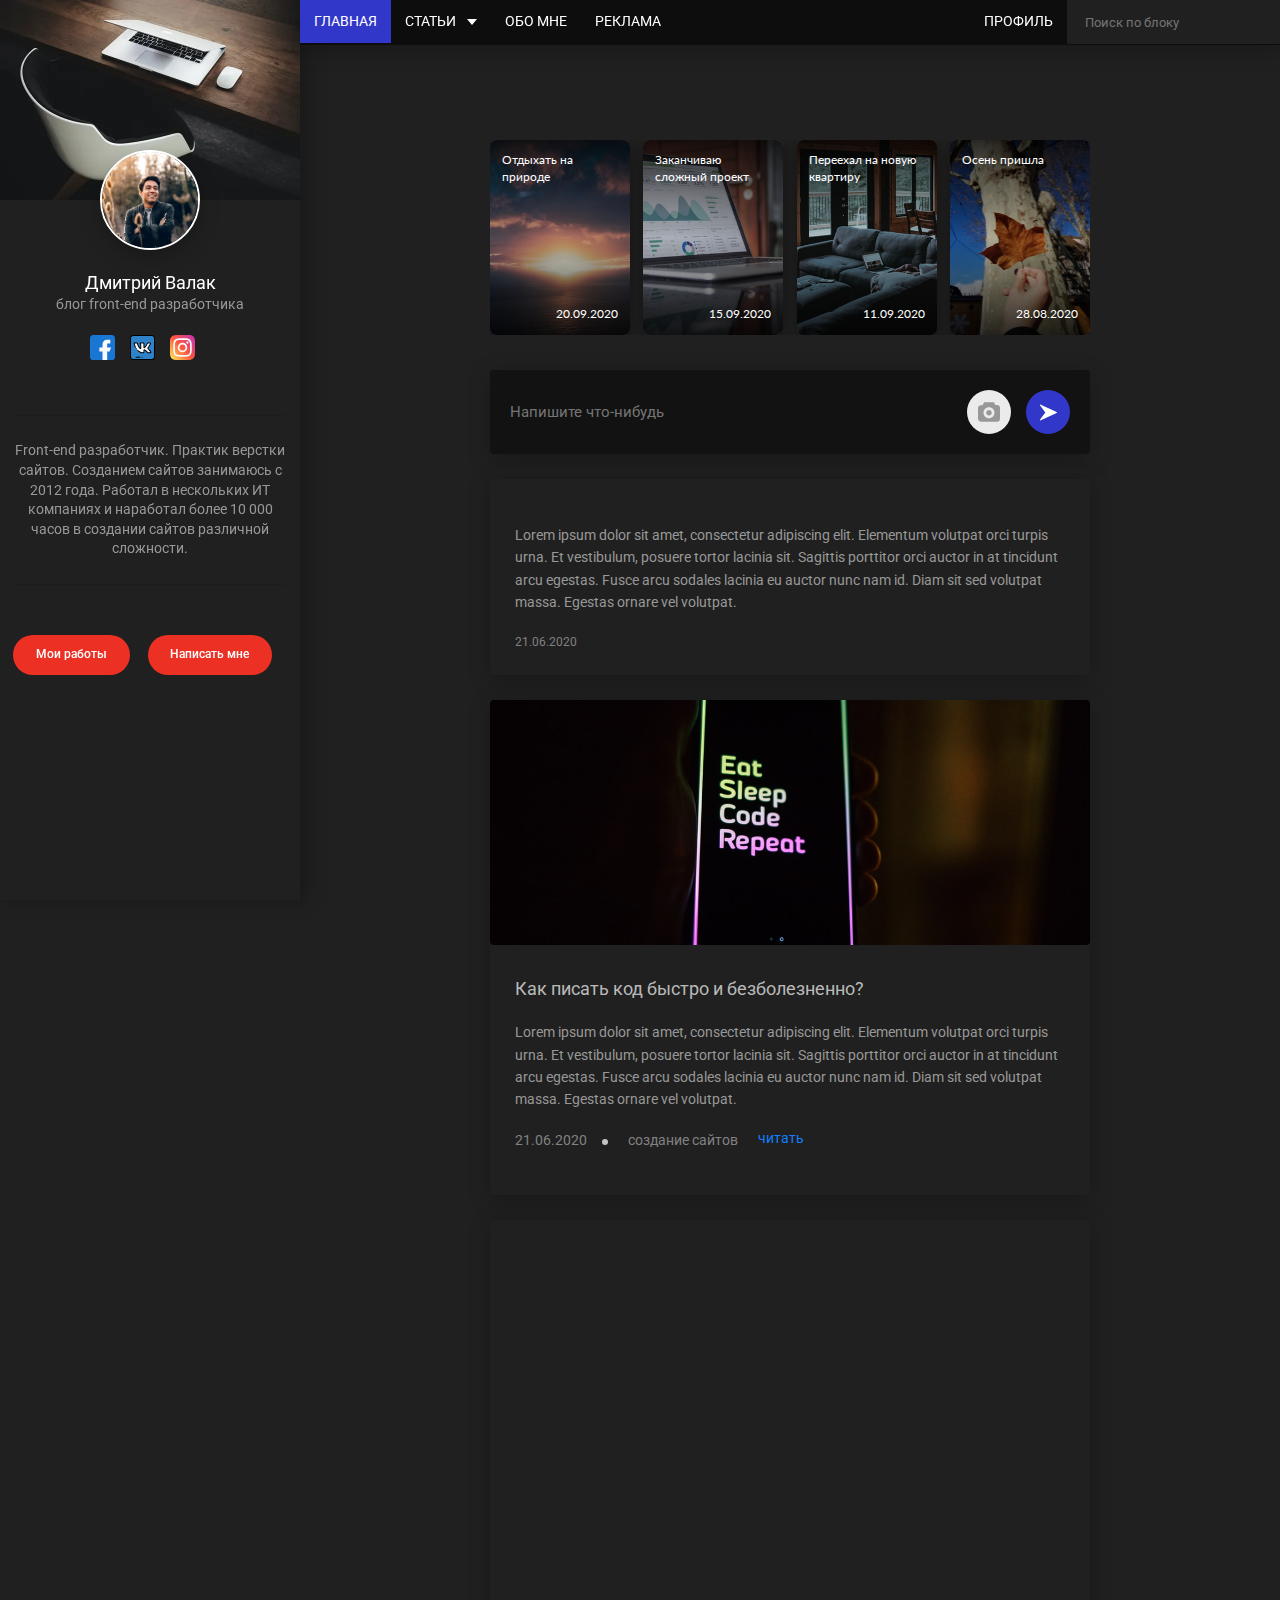
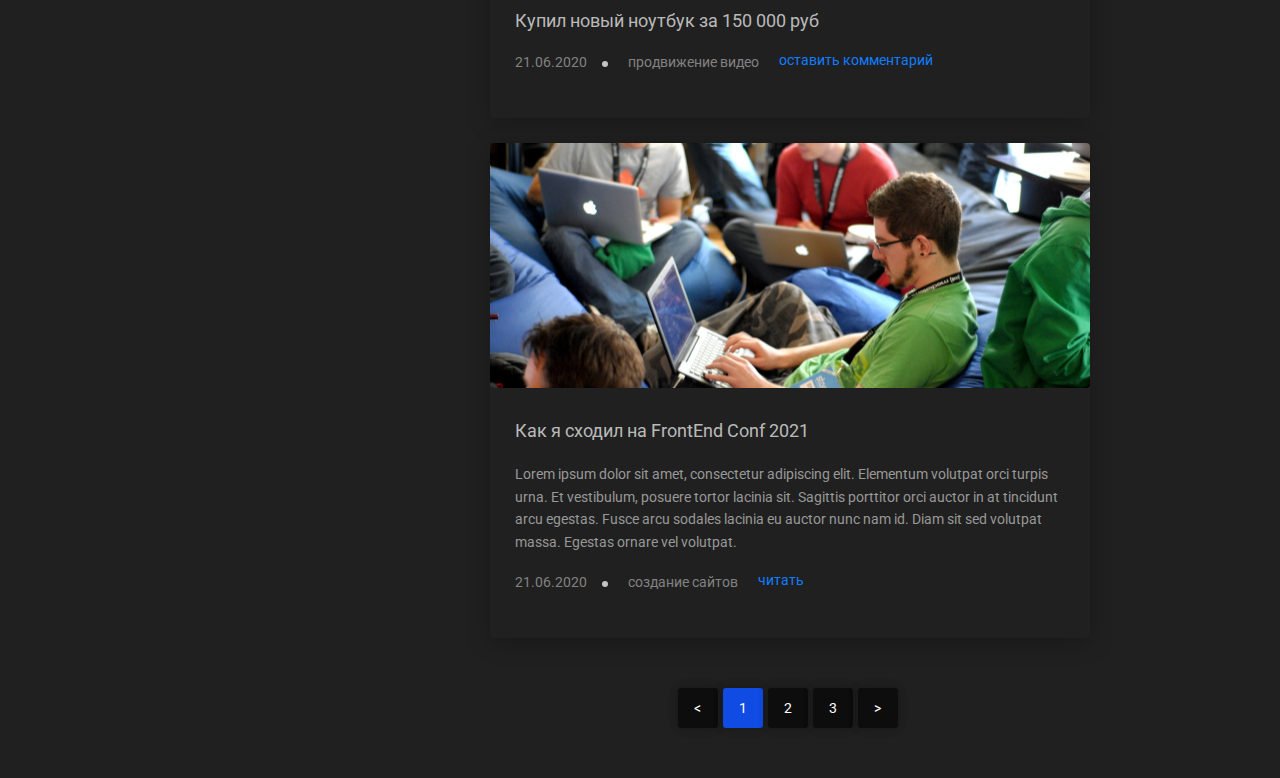
==== index.html @ d2e0e3dd "v" ====
<!DOCTYPE html>
<html lang="ru">

<head>
  <meta charset="UTF-8">
  <meta name="viewport" content="width=device-width, initial-scale=1.0">
  <link rel="stylesheet" href="./css/style.css">
  <title>Blog</title>
</head>

<body class="page ">

  <svg display="none">


    <symbol id="copy" viewBox="0 0 512 512">
      <path style="fill:#FA6E51;" d="M0,256.006C0,397.402,114.606,512.004,255.996,512C397.394,512.004,512,397.402,512,256.006
	C512.009,114.61,397.394,0,255.996,0C114.606,0,0,114.614,0,256.006z" />
      <path style="fill:#E8573F;" d="M511.393,272.788l-119.43-119.43h-0.001l-61.725-61.725c-0.634-0.636-1.394-1.142-2.235-1.494
	c-0.837-0.35-1.743-0.539-2.669-0.539h-124.8c-3.828,0-6.933,3.105-6.933,6.933V131.2h-76.267c-3.828,0-6.933,3.104-6.933,6.933
	v277.333c0,2.347,1.243,4.32,3.027,5.574c0.463,0.658,82.754,82.949,83.412,83.412c0.217,0.309,0.526,0.521,0.783,0.783
	c18.758,4.377,38.282,6.765,58.373,6.764C391.75,512.004,502.742,406.351,511.393,272.788z" />
      <path style="fill:#F4F6F9;" d="M401.061,163.197c-0.352-0.842-0.859-1.6-1.494-2.235l-69.329-69.329
	c-0.635-0.635-1.393-1.142-2.235-1.494c-0.838-0.35-1.744-0.539-2.67-0.539h-124.8c-3.829,0-6.933,3.104-6.933,6.933V131.2h-76.267
	c-3.829,0-6.933,3.104-6.933,6.933v277.333c0,3.829,3.104,6.933,6.933,6.933h194.133c3.829,0,6.933-3.104,6.933-6.933V380.8h76.267
	c3.829,0,6.933-3.104,6.933-6.933v-208C401.6,164.941,401.411,164.035,401.061,163.197z M332.267,113.27l45.663,45.663h-45.663
	V113.27z M304.533,408.533H124.267V145.067H235.2v62.4c0,3.829,3.104,6.933,6.933,6.933h62.4V408.533z M294.73,200.533h-45.663
	V154.87L294.73,200.533z M318.4,366.933V207.467c0-0.926-0.189-1.831-0.539-2.67c-0.352-0.842-0.859-1.6-1.494-2.235l-69.329-69.329
	c-0.635-0.635-1.393-1.142-2.235-1.494c-0.838-0.35-1.744-0.539-2.67-0.539h-34.667v-27.733H318.4v62.4
	c0,3.829,3.104,6.933,6.933,6.933h62.4v194.133H318.4z" />
    </symbol>


    <symbol id="facebook" viewBox="0 0 512 512">
      <path style="fill:#1976D2;" d="M448,0H64C28.704,0,0,28.704,0,64v384c0,35.296,28.704,64,64,64h384c35.296,0,64-28.704,64-64V64
    C512,28.704,483.296,0,448,0z" />
      <path style="fill:#FAFAFA;" d="M432,256h-80v-64c0-17.664,14.336-16,32-16h32V96h-64l0,0c-53.024,0-96,42.976-96,96v64h-64v80h64
    v176h96V336h48L432,256z" />
    </symbol>

    <symbol id="vk" viewBox="0 0 512 512">
      <path style="fill:#2D82C8;" d="M446,502H66c-30.928,0-56-25.072-56-56V66c0-30.928,25.072-56,56-56h380c30.928,0,56,25.072,56,56
	v380C502,476.928,476.928,502,446,502z" />
      <path style="fill:#FFFFFF;" d="M94.397,163h43.393c6.754,0,12.723,4.371,14.765,10.81c4.356,13.733,12.998,38.213,25.111,59.524
	c9.837,17.306,21.765,31.824,30.56,41.433c4.41,4.818,12.44,1.682,12.44-4.85v-62.622c0-9.187-2.882-18.143-8.24-25.605
	l-4.246-5.914c-0.985-1.372-1.514-3.018-1.514-4.706l0,0c0-4.457,3.613-8.07,8.07-8.07h60.68c5.477,0,9.917,4.44,9.917,9.917v80.28
	c0,5.211,5.39,8.676,10.131,6.512l4.127-1.884c0.71-0.324,1.351-0.783,1.886-1.352l0,0c20.861-22.151,37.773-47.713,50.001-75.575
	l4.538-10.34c2.015-4.591,6.556-7.553,11.57-7.548l42.844,0.05c8.037,0.009,13.166,8.578,9.378,15.666l-19.794,37.037
	c-2.56,4.791-5.409,9.422-8.529,13.868l-23.164,33.008c-4.112,5.86-3.319,13.846,1.865,18.783l16.964,16.154
	c13.129,12.502,24.572,26.663,34.038,42.124l5.075,8.289c4.738,7.739-0.831,17.678-9.905,17.678h-36.989
	c-7.482,0-14.646-3.026-19.862-8.39l-36.986-38.031c-7.326-7.533-16.701-12.749-26.964-15.002l0,0
	c-5.252-1.153-10.224,2.846-10.224,8.223v37.366c0,8.745-7.089,15.833-15.833,15.833l0,0c-31.024,0-61.185-10.212-85.827-29.06l0,0
	c-43.658-33.392-75.312-80.039-90.217-132.943l-8.094-28.731C83.674,168.943,88.175,163,94.397,163z" />
      <path d="M416.358,375.667h-36.989c-10.122,0-19.974-4.162-27.03-11.417l-36.986-38.03c-5.518-5.674-12.405-9.707-20.02-11.74v35.354
	c0,14.244-11.589,25.833-25.833,25.833c-33.029,0-65.667-11.051-91.902-31.117c-9.924-7.59-19.389-15.96-28.132-24.878
	c-3.866-3.943-3.804-10.275,0.14-14.142c3.945-3.867,10.276-3.802,14.142,0.14c8.081,8.242,16.829,15.979,26.001,22.994
	c22.767,17.413,51.09,27.003,79.752,27.003c3.217,0,5.833-2.617,5.833-5.833v-37.366c0-5.607,2.506-10.838,6.876-14.353
	c4.37-3.515,10.02-4.84,15.493-3.637c12.211,2.68,23.272,8.835,31.988,17.797l36.986,38.03c3.313,3.407,7.939,5.361,12.692,5.361
	h36.989c0.233,0,0.945,0,1.407-0.825s0.091-1.432-0.031-1.631l-5.074-8.289c-9.009-14.713-19.912-28.207-32.406-40.104
	l-16.964-16.154c-8.839-8.417-10.166-21.778-3.154-31.77l23.164-33.008c2.878-4.102,5.535-8.421,7.896-12.838l19.794-37.036
	c0.068-0.129,0.173-0.323-0.016-0.638c-0.188-0.314-0.409-0.315-0.555-0.315l-42.845-0.049h-0.003c-1.039,0-1.98,0.614-2.397,1.566
	l-4.538,10.34c-12.722,28.985-30.176,55.367-51.878,78.413c-1.431,1.519-3.118,2.728-5.018,3.594l-4.123,1.882
	c-5.338,2.437-11.469,1.998-16.403-1.175c-4.935-3.172-7.881-8.567-7.881-14.434V173h-56.835l2.053,2.858
	c6.617,9.217,10.116,20.088,10.116,31.437v62.622c0,7.137-4.3,13.42-10.954,16.005c-6.646,2.584-14.05,0.853-18.862-4.404
	c-8.784-9.596-21.443-24.888-31.877-43.244c-12.717-22.371-21.717-48.098-25.95-61.441c-0.727-2.293-2.83-3.833-5.233-3.833H95.206
	l7.875,27.951c4.586,16.277,10.889,32.123,18.734,47.098c2.563,4.892,0.676,10.936-4.217,13.499
	c-4.894,2.563-10.936,0.674-13.498-4.217c-8.489-16.202-15.309-33.346-20.27-50.957l-8.095-28.73
	c-1.661-5.897-0.492-12.079,3.205-16.962C82.64,155.8,88.272,153,94.396,153h43.394c11.159,0,20.923,7.148,24.298,17.786
	c3.995,12.595,12.461,36.826,24.272,57.606c7.713,13.569,16.824,25.371,24.307,34.062v-55.159c0-7.138-2.2-13.975-6.363-19.772
	l-4.246-5.915c-2.218-3.088-3.391-6.733-3.391-10.538c0-9.964,8.105-18.07,18.069-18.07h60.681c10.981,0,19.916,8.935,19.916,19.917
	v75.487c19.606-21.09,35.41-45.144,46.988-71.525l4.538-10.34c3.607-8.22,11.736-13.529,20.712-13.529c0.009,0,0.017,0,0.026,0
	l42.845,0.049c7.318,0.008,13.933,3.763,17.691,10.042c3.76,6.28,3.944,13.883,0.494,20.337l-19.794,37.037
	c-2.74,5.126-5.822,10.139-9.163,14.899l-23.164,33.008c-1.279,1.823-1.037,4.261,0.575,5.797l16.965,16.154
	c13.752,13.096,25.754,27.948,35.67,44.145l5.074,8.289c4.079,6.662,4.241,15.035,0.423,21.85
	C431.396,371.433,424.171,375.667,416.358,375.667z" />
      <path d="M131.938,293.381c-3.114,0-6.183-1.45-8.136-4.174l8.127-5.827l-8.17,5.768c-0.004-0.006-0.064-0.089-0.068-0.096
	c-3.218-4.488-2.188-10.735,2.3-13.954c4.489-3.219,10.735-2.188,13.954,2.3l0.111,0.155c3.218,4.488,2.188,10.735-2.3,13.954
	C135.991,292.772,133.954,293.381,131.938,293.381z" />
      <path
        d="M204.864,464h-81.5c-5.522,0-10-4.477-10-10s4.478-10,10-10h81.5c5.522,0,10,4.477,10,10S210.387,464,204.864,464z" />
      <path
        d="M250.364,464h-0.119c-5.522,0-10-4.477-10-10s4.478-10,10-10h0.119c5.522,0,10,4.477,10,10S255.887,464,250.364,464z" />
      <path d="M446,512H66c-36.393,0-66-29.607-66-66V66C0,29.607,29.607,0,66,0h380c36.393,0,66,29.607,66,66v380
	C512,482.393,482.393,512,446,512z M66,20c-25.364,0-46,20.636-46,46v380c0,25.364,20.636,46,46,46h380c25.364,0,46-20.636,46-46V66
	c0-25.364-20.636-46-46-46H66z" />
      <g>
      </g>
    </symbol>






  </svg>



  <aside class="siedbar ">
    <div class="siedbar__box">
      <picture class="siedbar__picture">
        <source srcset="./photo/saidbar.webp" type="image/webp" height>
        <img class="siedbar__image" src="./photo/web/saidbar.jpg" alt="" ">
      </picture>
      <div class=" siedbar__header">
        <picture class=" siedbar__content__photo">
          <source srcset="./photo/web/photo.webp" type="image/webp">
          <img class="siedbar__content__avatar" src="./photo/photo.jpg" alt="">
        </picture>
        <div class="siedbar__content__profil">
          <h1 class="siedbar__content__name"> Дмитрий Валак</h1>
          <p class="siedbar__content__proff">блог front-end разработчика </p>
        </div>
    </div>

    <!-- mob-nav -->

    <nav class="mob-nav">
      <ul class="mob-nav__inner">
        <li class="mob-nav__item">
          <a class="mob-nav__link mob-nav__link--categoru" href="#">Статьи</a>

          <ul class="mob-nav__subnav">
            <li class="mob-nav__subnav__item">
              <a class="mob-nav__subnav__link" href="post.html">Создание
                сайтов </a>
            </li>
            <li class="mob-nav__subnav__item">
              <a class="mob-nav__subnav__link" href="post.html">Интернет - магазин </a>
            </li>
            <li class="mob-nav__subnav__item">
              <a class="mob-nav__subnav__link" href="post.html">Продвижение видео</a>
            </li>
          </ul>
        </li>
        <li class="mob-nav__item">
          <a class="mob-nav__link" href="#">Обо мне</a>
        </li>
        <li class="mob-nav__item">
          <a class="mob-nav__link" href="#">Реклама</a>
        </li>
        <li class="mob-nav__item">
          <a class="mob-nav__link" href="profil.html">Профиль </a>
        </li>
      </ul>
    </nav>



    <ul class="siedbar__inner">
      <li class="siedbar__item">
        <a href="https://vk.com/id88394767">
          <svg class="siedbar__icon">
            <use xlink:href="#facebook"></use>
          </svg>
        </a>
      </li>
      <li class="siedbar__item">
        <a href="#">
          <svg class="siedbar__icon">
            <use xlink:href="#vk"></use>
          </svg>
        </a>
      </li>
      <li class="siedbar__item">
        <a href="#">
          <img src="./photo/icon/instagram.svg" alt="" width="25px">

        </a>
      </li>
    </ul>

    <p class="siedbar__text">
      Front-end разработчик. Практик верстки сайтов.

      Созданием сайтов занимаюсь с 2012 года. Работал в нескольких ИТ компаниях и наработал более 10 000 часов в
      создании сайтов различной сложности.
    </p>
    <div class="siedbar__box">
      <a class="siedbar__btn siedbar__btn--left" href="mywork.html">Мои работы</a>

      <a class="siedbar__btn siedbar__btn--left" href="#modal">Написать мне</a>
    </div>
    </div>
  </aside>


  <main class="main">

    <!-- nav -->

    <nav class="nav">
      <div class="nav__box">
        <ul class="nav__nav">
          <li class="nav__item">
            <a class="nav__link active" href="index.html">Главная</a>
          </li>
          <li class="nav__item">
            <a class="nav__link nav__link--list " href="">Cтатьи</a>
            <ul class="subnav">
              <li class="subnav__item">
                <a class="subnav__categoru" href="post.html">Создание
                  сайтов </a>
              </li>
              <li class="subnav__item">
                <a class="subnav__categoru" href="post.html">Интернет - магазин </a>
              </li>
              <li class="subnav__item">
                <a class="subnav__categoru" href="post.html">Продвижение видео</a>
              </li>
            </ul>
          </li>

          <li class="nav__item">
            <a class="nav__link" href="">Обо мне</a>
          </li>

          <li class="nav__item nav__item--offset">
            <a class="nav__link nav__link--offset" href="">Реклама</a>
          </li>
          <li class="nav__item">
            <a class="nav__link" href="profil.html">Профиль</a>
          </li>
          <input class="nav__search" type="text" placeholder="Поиск по блоку">
        </ul>

      </div>
      <!-- burger-->

      <button class="burger" type="button">
        <span class="burger__nav activ"></span>
      </button>
    </nav>


    <!-- container-->

    <div class="container">

      <!-- storis -->

      <ul class="storis">
        <li class="storis__item " data-info=" Отдыхать на природе">
          <img class="storis__img" src="./photo/store1.jpg" alt="">
          <time class="storis__time">20.09.2020</time>
        </li>

        <li class="storis__item " data-info=" Заканчиваю сложный проект ">
          <img class="storis__img" src="./photo/store2.jpg" alt="">
          <time class="storis__time">15.09.2020</time>
        </li>

        <li class="storis__item " data-info=" Переехал на новую квартиру">
          <img class="storis__img" src="./photo/store3.jpg" alt="">
          <time class="storis__time">11.09.2020</time>
        </li>

        <li class="storis__item " data-info=" Осень пришла">
          <img class="storis__img" src="./photo/store4.jpg" alt="">
          <time class="storis__time">28.08.2020</time>
        </li>

        <li class="storis__item " data-info=" Осень пришла">
          <img class="storis__img" src="./photo/store4.jpg" alt="">
          <time class="storis__time">28.08.2020</time>
        </li>


      </ul>


      <!-- add__post-->


      <form class="add__post" action="/" method="POST">
        <input class="add__post__text" type="text" placeholder="Напишите что-нибудь">
        <label class="add__post__btn add__post__btn--photo " for="add__post__file">
          <input class="add__post__file" type="file" id="add-post-file">
        </label>
        <button class="add__post__btn add__post__btn--send"></button>

      </form>

      <!-- post-->


      <article class="post">
        <p class="post__text">
          Lorem ipsum dolor sit amet, consectetur adipiscing elit. Elementum volutpat orci turpis urna. Et vestibulum,
          posuere tortor lacinia sit. Sagittis porttitor orci auctor in at tincidunt arcu egestas. Fusce arcu sodales
          lacinia eu auctor nunc nam id. Diam sit sed volutpat massa. Egestas ornare vel volutpat.
        </p>
        <ul class="post__footer">
          <li class="post__time">21.06.2020</li>
        </ul>
      </article>


      <!-- post post--two-->

      <section class="post post__two">

        <picture class="post__picture">
          <source srcset="" type="image/webp" height>
          <img class="post__image" src="./photo/post.jpg" alt="">
        </picture>

        <article class="post__content">
          <h2 class="post__title">Как писать код быстро и безболезненно? </h2>
          <p class="post__text">
            Lorem ipsum dolor sit amet, consectetur adipiscing elit. Elementum volutpat orci turpis urna. Et vestibulum,
            posuere tortor lacinia sit. Sagittis porttitor orci auctor in at tincidunt arcu egestas. Fusce arcu sodales
            lacinia eu auctor nunc nam id. Diam sit sed volutpat massa. Egestas ornare vel volutpat.
          </p>
        </article>

        <div class="post__inner">
          <ul class="post__footer">
            <li class="post__item post__item--time">21.06.2020</li>
            <li class="post__item">
              <a class="post__link " href="post.html"> создание сайтов</a>
            </li>
            <li class="post__item">
              <a class="post__link post__link--btn" href="#">читать</a>
            </li>
          </ul>


        </div>
      </section>

      <!-- post post--three-->


      <section class="post post__three">
        
        <div class="post__picture post__picture--video">
          <div class="embed">
            <iframe width="560" height="315" src="https://www.youtube.com/embed/o1ekRBpTFaU" frameborder="0"
              allow="accelerometer; autoplay; clipboard-write; encrypted-media; gyroscope; picture-in-picture"
              allowfullscreen></iframe>
          </div>
        </div>
        <article class="post__content">
          <h2 class="post__title">Купил новый ноутбук за 150 000 руб </h2>
        </article>

        <div class="post__inner">
          <ul class="post__footer">
            <li class="post__item post__item--time">21.06.2020</li>
            <li class="post__item">
              <a class="post__link " href="post.html"> продвижение видео</a>
            </li>
            <li class="post__item">
              <a class="post__link post__link--btn" href="#">оставить комментарий</a>
            </li>
          </ul>

        </div>
      </section>

      <!-- post post--four-->

      <section class="post ">

        <picture class="post__picture">
          <source srcset="" type="image/webp" height>
          <img class="post__image" src="./photo/post3.jpg" alt="">
        </picture>

        <article class="post__content">
          <h2 class="post__title">Как я сходил на FrontEnd Conf 2021 </h2>
          <p class="post__text">
            Lorem ipsum dolor sit amet, consectetur adipiscing elit. Elementum volutpat orci turpis urna. Et vestibulum,
            posuere tortor lacinia sit. Sagittis porttitor orci auctor in at tincidunt arcu egestas. Fusce arcu sodales
            lacinia eu auctor nunc nam id. Diam sit sed volutpat massa. Egestas ornare vel volutpat.
          </p>
        </article>

        <div class="post__inner">
          <ul class="post__footer">
            <li class="post__item post__item--time">21.06.2020</li>
            <li class="post__item">
              <a class="post__link " href="post.html"> создание сайтов</a>
            </li>
            <li class="post__item">
              <a class="post__link post__link--btn" href="#">читать</a>
            </li>
          </ul>

        </div>
      </section>

      <!-- pagination-->

      <ul class="pagination">
        <li class="pagination__inner">
          <a class="pagination__item" href="">
            < </a>
        </li>
        <li class="pagination__inner ">
          <a class="pagination__item active" href="">1</a>
        </li>
        <li class="pagination__inner">
          <a class="pagination__item" href="">2</a>
        </li>
        <li class="pagination__inner">
          <a class="pagination__item" href="">3</a>
        </li>
        <li class="pagination__inner">
          <a class="pagination__item" href="">></a>
        </li>
      </ul>
    </div>
  </main>
  <!-- modal -->

  <div class="modal" id="modal">


    <form class="modal--form" action="/" method="POST">

      <a href="#" class="modal__close">
        <img class="modal__img" src="./photo/icon/cancel.svg" alt="закрыть">
      </a>



      <div class="profil__form">
        <div class="profil__grup">
          <input class="profil__form__input" type="name" placeholder="Ваше имя" value="Владимир">
          <span class="profil__line"></span>
        </div>

        <div class="profil__grup">
          <input class="profil__form__input" type="Email" placeholder="Ваш Email">
          <span class="profil__line"></span>
        </div>
        <textarea class="commets__text" placeholder="Текст сообщения"></textarea>

      </div>


      <div class="profil__grup modal--btn">
        <button class="siedbar__btn commets--btn work--btn " type="submit">Отправить</button>
      </div>


      <ul class="modal__inner">

        <li class="modal__item">
          <span class="modal__li">e-mail:</span>
          <a class="modal__link" href="email:info@mywebsite.ru "> info@mywebsite.ru</a>
        </li>
        <li class="modal__item">
          <span class="modal__li">тел:</span>
          <a class="modal__link" href="tel:+94323285622"> +943-232-856-22</a>
        </li>
      </ul>

    </form>

  </div>

</body>

</html>
---- css/style.css ----
@import url("https://fonts.googleapis.com/css2?family=Lato&family=Roboto:wght@400;500&display=swap");
@import url("https://fonts.googleapis.com/css2?family=Roboto:wght@300&display=swap");
* {
  padding: 0;
  margin: 0;
  border: 0;
  user-select: none; }

*, *:before, *:after {
  box-sizing: border-box;
  user-select: none; }

body {
  margin: 0; }

input, button, textarea {
  font-family: inherit;
  border: none; }

input {
  display: block; }

button {
  border: none;
  cursor: pointer;
  display: inline-block; }

a {
  text-decoration: none; }

a:hover {
  text-decoration: none; }

ul, li {
  list-style: none; }

h1, h2, h3, h4, h5, h6 {
  font-size: inherit;
  font-weight: inherit; }

body {
  line-height: 1.4;
  font-size: 14px;
  font-family: "Roboto", sans-serif;
  background-color: #202020;
  height: 100%;
  color: #989898; }

.container {
  margin: 10em auto 0 auto;
  max-width: 700px;
  padding: 0 50px; }
  @media (max-width: 999px) {
    .container {
      padding: 0 50px;
      margin: 6em auto 0 auto; } }
  .container--prof {
    display: flex;
    height: 80vh;
    flex-direction: column;
    justify-content: center; }

.page--profil {
  height: 100vh; }

.main {
  padding-left: 300px;
  background-color: #202020; }
  @media (max-width: 999px) {
    .main {
      padding-left: 0; } }

.siedbar {
  height: 100%;
  position: fixed;
  top: 0;
  left: 0;
  z-index: 5;
  background-color: #202020;
  width: 300px;
  text-align: center;
  box-shadow: 5px 0 15px #181818; }
  @media (max-width: 999px) {
    .siedbar {
      transform: translateX(-100%);
      transition: transform 0.3s linear; }
      .siedbar.activ {
        transform: translateX(0%); } }
  .siedbar__box {
    position: relative; }
  @media (max-width: 999px) {
    .siedbar__header {
      display: flex;
      margin-bottom: 20px; } }
  .siedbar__picture {
    overflow: hidden;
    display: block;
    height: 200px; }
    @media (max-width: 999px) {
      .siedbar__picture {
        height: 160px; } }
  .siedbar__image {
    display: block;
    height: auto;
    width: 100%; }
  .siedbar__content__photo {
    display: block;
    height: 100px;
    width: 100px;
    overflow: hidden;
    margin: -50px auto 20px;
    border-radius: 50%;
    border: 2px solid #ffffff;
    box-shadow: 0 7px 20px rgba(0, 0, 0, 0.25);
    position: relative; }
    @media (max-width: 999px) {
      .siedbar__content__photo {
        margin: -20px 10px;
        height: 65px;
        width: 65px; } }
  .siedbar__content__avatar {
    width: auto;
    height: 100%;
    margin: 0 -50%; }
  .siedbar__content__profil {
    margin-top: 20px; }
    @media (max-width: 999px) {
      .siedbar__content__profil {
        padding-left: 8px;
        margin-top: 8px;
        text-align: left; } }
  .siedbar__content__name {
    font-size: 18px;
    color: #fff; }
    @media (max-width: 999px) {
      .siedbar__content__name {
        font-size: 15px; } }
  .siedbar__content__proff {
    font-size: 14px; }
    @media (max-width: 999px) {
      .siedbar__content__proff {
        font-size: 12px; } }
  .siedbar__inner {
    margin-top: 20px;
    justify-content: center;
    display: flex;
    margin-bottom: 50px; }
    @media (max-width: 999px) {
      .siedbar__inner {
        display: none; } }
  .siedbar__item {
    display: flex;
    margin-right: 15px; }
  .siedbar__icon {
    height: 25px;
    width: 25px; }
    .siedbar__icon--modal {
      height: 39px;
      width: 39px;
      border-radius: 50%; }
  .siedbar__text {
    padding: 0 15px;
    margin-bottom: 50px; }
    .siedbar__text:after, .siedbar__text:before {
      margin: 25px 0;
      display: block;
      content: "";
      width: calc( 100% -20px  );
      height: 1px;
      background-color: #1c1c1c; }
    @media (max-width: 999px) {
      .siedbar__text {
        display: none; } }
  .siedbar__btn {
    border-radius: 40px;
    padding: 1.1em 1.9em;
    text-decoration: none;
    border: none;
    vertical-align: center;
    display: inline-block;
    font-size: 12px;
    line-height: 1.1;
    font-family: inherit;
    font-weight: 500;
    color: #fff;
    background: #2A5FE7;
    transition: all 0.2s linear; }
    @media (max-width: 999px) {
      .siedbar__btn {
        margin-bottom: 20px; } }
    .siedbar__btn--left {
      background: #ED3024;
      margin-right: 15px; }
      .siedbar__btn--left:hover {
        background: #CD251A; }
    .siedbar__btn--right {
      background: #3137C9; }
      .siedbar__btn--right:hover {
        background: #2A5FE7; }
      .siedbar__btn--right:focus {
        outline: none; }

.nav {
  display: block;
  background-color: #0D0D0D;
  box-shadow: 0 5px 22px rgba(0, 0, 0, 0.25);
  position: fixed;
  top: 0;
  right: 0;
  z-index: 5;
  width: calc( 100% - 300px  ); }
  @media (max-width: 999px) {
    .nav {
      width: 100%; } }
  .nav__nav {
    display: flex; }
  .nav__item {
    position: relative; }
    @media (max-width: 999px) {
      .nav__item {
        display: none; } }
    .nav__item .active {
      background-color: #3137C9; }
    .nav__item:hover .nav__link {
      background-color: #3137C9; }
    .nav__item:hover > .subnav {
      display: block; }
  .nav__link {
    text-transform: uppercase;
    display: block;
    position: relative;
    text-decoration: none;
    color: #FFFF;
    font-size: 14px;
    line-height: 1.1;
    padding: 1em 1em; }
    .nav__link--list {
      padding-right: 2.5em;
      position: relative; }
      .nav__link--list::after {
        position: absolute;
        top: 50%;
        right: 1em;
        display: block;
        content: "";
        border-style: solid;
        border-width: 6px 5px 0 5px;
        border-color: #fff transparent transparent transparent;
        transform: translateY(-50%); }
    .nav__link--offset {
      margin-right: auto; }
  .nav__search {
    color: rgba(255, 255, 255, 0.4);
    border-bottom: 1px solid #0D0D0D;
    background-color: #202020;
    min-width: 212px;
    display: block;
    padding: 0 1.35em;
    height: 45px;
    transition: all 0.4s linear; }
    .nav__search:hover {
      background-color: #2c2c2c; }
    .nav__search:focus {
      outline: none; }
    @media (max-width: 999px) {
      .nav__search {
        margin-left: auto; } }

.nav__item {
  position: relative; }
  .nav__item--offset {
    margin-right: auto; }

.nav__link > .subnav {
  display: block; }

.subnav {
  padding: 1em 0em;
  border-bottom-left-radius: 5px;
  border-bottom-right-radius: 5px;
  background-color: #3137C9;
  width: 14.5rem;
  position: absolute;
  top: 100%;
  left: 0;
  display: none; }
  .subnav__categoru {
    text-decoration: none;
    text-transform: uppercase;
    color: #fff;
    font-size: 12px;
    padding: 2.5em 1em;
    transition: 0.2s linear; }
    .subnav__categoru:hover {
      color: #bbb8b8; }

.mob-nav {
  border-top: 1px solid rgba(255, 255, 255, 0.25);
  padding-top: 40px;
  display: none;
  text-align: left;
  margin-left: 30px;
  margin-right: 20px;
  margin-bottom: 60px; }
  .mob-nav__item {
    padding: 2px 0;
    cursor: pointer; }
  .mob-nav__link {
    font-size: 16px;
    font-weight: normal;
    line-height: 1.6;
    color: #fff;
    transition: 0.2s linear; }
    .mob-nav__link::hover {
      color: #107EFF; }
    .mob-nav__link > .subnav {
      display: block; }
  .mob-nav__subnav {
    margin-left: 10px;
    display: none; }
    .mob-nav__subnav__link {
      font-size: 15px;
      font-weight: 300;
      line-height: 1.6;
      color: #fff;
      transition: 0.2s linear; }
      .mob-nav__subnav__link::hover {
        color: #107EFF; }
  @media (max-width: 999px) {
    .mob-nav {
      display: block; } }

.burger {
  display: none;
  background: none;
  width: 40px;
  padding: 5px;
  height: 100%;
  position: absolute;
  top: 50%;
  left: 20px;
  transform: translateY(-50%); }
  .burger__nav {
    top: 50%;
    left: 20px;
    transform: translateY(-50%);
    border-radius: 4px;
    display: block;
    width: 100%;
    height: 2px;
    background-color: #fff;
    transition: opacity 0.2s linear; }
    .burger__nav::before, .burger__nav::after {
      position: absolute;
      content: "";
      display: block;
      background-color: #fff;
      width: 30px;
      height: 2px;
      left: 0;
      top: 10px; }
    .burger__nav::after {
      top: -10px; }
  @media (max-width: 999px) {
    .burger {
      display: block; } }

.storis {
  display: flex;
  overflow-x: scroll;
  margin-bottom: 35px;
  overflow-y: hidden; }
  .storis:only-child {
    overflow-x: hidden; }
  .storis__item {
    cursor: pointer;
    border-radius: 7px;
    flex: 0 0 140px;
    margin-right: calc( 40px /3 );
    height: 195px;
    box-shadow: 0 5px 15px rgba(0, 0, 0, 0.4);
    overflow: hidden;
    position: relative; }
    .storis__item:hover .storis__img {
      transform: scale(1.5);
      transition-duration: 5s; }
    .storis__item::after {
      content: "";
      display: block;
      width: 100%;
      height: 100%;
      position: absolute;
      top: 0;
      left: 0;
      z-index: 1;
      background: linear-gradient(to bottom, rgba(0, 0, 0, 0.8), rgba(0, 0, 0, 0.2) 50%, rgba(0, 0, 0, 0.8)); }
    .storis__item::before {
      position: absolute;
      content: attr(data-info);
      display: block;
      color: #fff;
      font-size: 12px;
      font-family: "Lato", sans-serif;
      position: absolute;
      text-align: left;
      top: 12px;
      left: 12px;
      z-index: 2;
      width: calc(100% - 24px); }
  .storis__img {
    display: block;
    width: 100%;
    height: 100%;
    position: absolute;
    top: 0;
    left: 0;
    z-index: 1;
    object-fit: cover;
    transition: transform 1s ease-in-out; }
  .storis__time {
    color: #fff;
    font-size: 12px;
    font-family: "Lato", sans-serif;
    position: absolute;
    text-align: right;
    right: 12px;
    bottom: 12px;
    z-index: 2;
    width: calc(100% - 24px); }

.add__post {
  margin-bottom: 25px;
  padding: 20px;
  align-items: center;
  background-color: #121212;
  border-radius: 4px;
  box-shadow: 0 5px 22px rgba(0, 0, 0, 0.25);
  display: flex; }
  .add__post__text {
    overflow: hidden;
    flex-grow: 1;
    margin-right: 15px;
    flex-basis: calc(100% - (88px + 30px));
    font-size: 15px;
    line-height: 2;
    background-color: transparent;
    color: rgba(255, 255, 255, 0.5); }
    .add__post__text:focus {
      outline: none; }
      .add__post__text:focus::placeholder {
        opacity: 0; }
  .add__post__btn {
    width: 44px;
    height: 44px;
    border-radius: 50%;
    overflow: hidden; }
    @media (max-width: 980px) {
      .add__post__btn {
        flex-shrink: 0;
        width: 40px;
        height: 40px; } }
    .add__post__btn--photo {
      position: relative;
      cursor: pointer;
      margin-right: 15px;
      background: #EBEBEB url("../photo/icon/hoto.svg") center no-repeat; }
    .add__post__btn--send {
      cursor: pointer;
      background: #3137C9 url("../photo/icon/send.svg") center no-repeat; }
  .add__post__file {
    width: 100%;
    height: 100%;
    cursor: pointer;
    position: absolute;
    left: 0;
    top: 0;
    opacity: 0; }

.post {
  margin-bottom: 25px;
  background: #202020;
  border-radius: 4px;
  box-shadow: 0 5px 22px rgba(0, 0, 0, 0.25);
  padding: 25px 25px; }
  .post::last-child {
    margin-bottom: 0px; }
  .post__text {
    font-size: 14px;
    line-height: 1.6;
    margin-bottom: 20px; }
  .post__footer {
    font-size: 12px;
    color: #828282; }

.post__picture {
  display: block;
  margin: -25px -25px 25px;
  width: calc( 100% + 50px  );
  overflow: hidden; }
  .post__picture--video {
    margin: 0 0 25px; }
@media( max-width:770px ) {
  .post__picture--video {
    margin: -25px -25px 25px; } }
.post__image {
  width: 100%;
  height: 245px;
  object-fit: cover;
  border-radius: 4px; }
.post__content {
  margin-top: 20px; }
  .post__content--saerch {
    margin-top: 0px; }
.post__title {
  font-size: 18px;
  color: rgba(255, 255, 255, 0.7);
  margin-bottom: 20px; }
.post__inner {
  display: flex;
  justify-content: space-between; }
.post__footer {
  display: flex; }
@media( max-width:770px ) {
  .post__footer {
    flex-wrap: wrap; } }
.post__item {
  margin-right: 20px;
  position: relative; }
@media( max-width:770px ) {
  .post__item {
    margin-bottom: 10px; }
    .post__item:last-child {
      margin-bottom: 0px; } }
  .post__item:last-child {
    margin-right: 0px; }
  .post__item--time::after {
    display: inline-block;
    content: "";
    width: 6px;
    height: 6px;
    border-radius: 50%;
    background-color: #C4C4C4;
    margin-left: 15px; }
.post__btn {
  font-size: 14px;
  line-height: 1.1;
  color: #107EFF;
  cursor: pointer;
  transition: all 0.2s linear; }
  .post__btn:hover {
    color: #0372f1; }
.post__link {
  font-size: 14px;
  color: #828282;
  transition: all 0.2s linear; }
  .post__link:hover {
    color: #c5bfbf; }
  .post__link--btn {
    font-size: 14px;
    line-height: 1.1;
    color: #107EFF;
    cursor: pointer;
    transition: all 0.2s linear; }
    .post__link--btn:hover {
      color: #0372f1; }

.embed {
  position: relative;
  overflow: hidden; }
  .embed::before {
    content: "";
    display: block;
    padding-top: 56.25%; }
  .embed iframe, .embed video {
    width: 100%;
    height: 100%;
    position: absolute;
    top: 0;
    left: 0;
    z-index: 1; }

.pagination {
  margin: 50px 0;
  display: flex;
  justify-content: center; }
@media( max-width:770px ) {
  .pagination {
    margin: 30px 0; } }
  .pagination__inner {
    margin-right: 5px;
    transition: all 0.2s linear;
    box-shadow: 0 0 10px rgba(0, 0, 0, 0.15); }
  .pagination__item {
    line-height: 40px;
    background-color: #0D0D0D;
    width: 40px;
    height: 40px;
    font-size: 14px;
    text-align: center;
    border-radius: 3px;
    display: block;
    box-shadow: 0 0 10px rgba(0, 0, 0, 0.15);
    cursor: pointer;
    color: #fff;
    transition: all 0.2s linear; }
    .pagination__item:hover {
      background-color: #a8a5a5; }
  .pagination .active {
    background-color: #104BE3;
    box-shadow: rgba 16, 75, 227, 0.15; }

.post {
  margin-bottom: 25px; }
  .post__headar {
    display: flex; }
    .post__headar__item:first-child {
      margin-right: auto; }
    .post__headar__link {
      font-size: 14px;
      line-height: 1.6;
      color: #828282;
      margin-right: 10px; }
      .post__headar__link--none {
        display: none; }
  .post__title--post {
    margin-bottom: 10px; }
  .post__item--time {
    font-size: 14px;
    margin-bottom: 20px; }
  .post__text {
    margin-top: 20px; }
  .post__text--tree {
    margin-top: 0px; }
  .post__picture--post {
    padding: 25px 25px 0; }
    @media (max-width: 680px) {
      .post__picture--post {
        height: 145px; } }
  .post__content--post {
    margin-bottom: 30px; }
    .post__content--post::after {
      margin: 30px 0;
      display: block;
      content: "";
      width: calc( 100% -25px  );
      height: 1px;
      background-color: #1c1c1c; }

.post__related::after {
  margin: 25px 0;
  display: block;
  content: "";
  width: calc( 100% -25px  );
  height: 1px;
  background-color: #1c1c1c; }
.post__related__title {
  font-size: 16px;
  color: #fff;
  font-weight: 300;
  margin-bottom: 30px; }
  .post__related__title--title {
    margin-bottom: 20px;
    text-align: left; }
  .post__related__title--titles {
    font-size: 21px;
    margin-bottom: 25px;
    text-align: left; }
  .post__related__title--center {
    text-align: center; }
.post__related__post {
  display: flex;
  justify-content: space-between; }
@media( max-width:770px ) {
  .post__related__post {
    flex-wrap: wrap; } }
.post__related__item {
  overflow: hidden;
  flex-basis: 50%;
  margin-bottom: 20px; }
@media( max-width:700px ) {
  .post__related__item {
    flex-basis: 100%; } }
.post__related__link {
  display: block;
  -o-text-overflow: ellipsis;
  text-overflow: ellipsis;
  overflow: hidden;
  white-space: nowrap;
  font-size: 14px;
  line-height: 1.6;
  font-weight: 300;
  color: #F3EBA2;
  transition: all 0.2s linear; }
  .post__related__link:hover {
    color: #f7eb81; }

.commets {
  margin-top: 10px;
  margin-bottom: 40px; }
  .commets__text {
    width: 100%;
    resize: none;
    color: #fff;
    background: inherit;
    margin-bottom: 20px;
    font-size: 14px;
    border-bottom: 1px solid rgba(255, 255, 255, 0.2);
    line-height: 1.3;
    height: 30px;
    overflow: hidden; }
    .commets__text::placeholder {
      color: rgba(255, 255, 255, 0.2);
      padding-bottom: 2px; }
    .commets__text:focus {
      outline: none; }
  .commets--btn {
    background-color: #3137C9;
    border-radius: 4px; }

.commet {
  margin-bottom: 30px; }
  .commet--two {
    padding-left: 30px;
    margin-bottom: 40px; }
  .commet__inner {
    align-items: center;
    display: flex;
    margin-bottom: 15px;
    position: relative; }
  .commet__avatar {
    position: absolute;
    top: 0;
    left: 0;
    object-fit: cover;
    width: 30px;
    height: 30px;
    border-radius: 50%; }
  .commet__me {
    margin-left: 45px; }
  .commet__name {
    font-size: 12px;
    font-weight: 500;
    line-height: 1.1;
    color: #fff;
    margin-bottom: 5px; }
  .commet--time {
    font-size: 12px;
    line-height: 1.16;
    font-weight: 400; }
  .commet__text {
    font-size: 12px;
    line-height: 1.2;
    color: #fff;
    margin-bottom: 5px; }

.work {
  display: flex;
  overflow: hidden;
  margin-bottom: 25px;
  background-color: #202020;
  border-radius: 4px;
  box-shadow: 0 5px 22px rgba(0, 0, 0, 0.25); }
  .work:last-child {
    margin-bottom: 60px; }
  .work__pucture {
    width: auto;
    min-height: 510px; }
  .work__image {
    height: 100%;
    display: block;
    width: 310px;
    object-fit: cover; }
  .work__content {
    display: flex;
    flex-direction: column;
    height: auto;
    padding: 25px 25px;
    width: calc( 100% - 310px  ); }
  .work__title {
    font-size: 24px;
    line-height: 1.1;
    font-weight: 500;
    margin-bottom: 20px;
    color: #fff; }
  .work__text {
    text-align: left;
    font-size: 16px;
    color: #d2d2d2;
    margin-bottom: 20px; }
  .work__inner {
    display: flex;
    margin-bottom: 20px; }
  .work__item {
    margin-right: 7px; }
    .work__item:last-child {
      margin-right: 0px; }
  .work__link {
    color: #fff;
    font-size: 11px;
    font-weight: normal;
    border-radius: 2px;
    background-color: #EA8C1E;
    padding: 0.5em 1em;
    line-height: 1.3;
    transition: all 0.2s linear; }
    .work__link:hover {
      background-color: #c2741a; }
  .work__btn {
    margin-top: auto;
    text-align: right; }

.profil {
  display: flex;
  flex-wrap: wrap; }
  .profil__inner {
    display: flex;
    justify-content: center;
    margin: 30px auto 0; }
  .profil__item:first-child {
    margin-right: 20px; }
  .profil__link {
    font-size: 12px;
    line-height: 1.2;
    color: #fff; }
    .profil__link:hover {
      text-decoration: underline; }
  .profil__grup {
    position: relative; }
    .profil__grup__btn {
      display: flex;
      justify-content: center; }
  .profil__line {
    position: absolute;
    width: 0;
    height: 1px;
    left: 0;
    bottom: 0;
    z-index: 1;
    background-color: #3137C9;
    transition: width 0.2s linear; }
  .profil__form {
    flex-basis: 340px; }
    .profil__form--modal {
      flex-basis: 340px; }
    .profil__form--form {
      margin: 0 auto;
      max-width: 300px; }
    .profil__form__input {
      width: 100%;
      font-size: 14px;
      line-height: 1.3;
      font-weight: 400;
      border: none;
      background: inherit;
      margin-bottom: 25px;
      color: rgba(255, 255, 255, 0.7);
      border-bottom: 1px solid rgba(255, 255, 255, 0.2);
      padding: 3px 2px; }
      .profil__form__input::placeholder {
        color: rgba(255, 255, 255, 0.2); }
      .profil__form__input:focus {
        outline: none; }
      .profil__form__input:focus + .profil__line {
        width: 100%; }
  .profil__avatar {
    margin-left: 110px; }
  .profil__picture {
    height: 100%;
    width: auto; }
  .profil__image {
    height: 150px;
    width: 150px;
    object-fit: cover;
    margin-bottom: 15px;
    display: block; }
  .profil__label {
    text-decoration: underline;
    cursor: pointer;
    color: #107EFF;
    transition: 0.2s linear; }
    .profil__label:hover {
      text-decoration: none; }
  .profil__input {
    display: none; }

.modal {
  display: flex;
  justify-content: center;
  align-items: center;
  position: fixed;
  width: 100%;
  height: 100%;
  background-color: rgba(0, 0, 0, 0.5);
  top: 0;
  left: 0;
  z-index: 5;
  opacity: 0;
  visibility: hidden;
  transition: all 0.5s ease 0s;
  padding: 10px; }
  .modal:target {
    opacity: 1;
    visibility: visible; }
  .modal:target .modal--form {
    transform: perspective(600px) translate(0, 0) rotatex(0deg);
    opacity: 1; }
  .modal--form {
    position: relative;
    max-width: 500px;
    width: 100%;
    padding: 50px 40px 40px;
    background-color: #202020;
    border-radius: 4px;
    opacity: 0;
    transform: perspective(600px) translate(0, -100%) rotatex(45deg);
    transition: all 0.5s ease 0s; }
  .modal--btn {
    text-align: left;
    margin-bottom: 50px; }
  .modal__close {
    position: absolute;
    top: 20px;
    right: 20px;
    display: block;
    text-align: right;
    transition: transform 0.2s linear; }
    .modal__close:hover {
      transform: rotate(90deg); }
  .modal__inner {
    display: flex;
    justify-content: center; }
  .modal__item {
    margin-right: 20px; }
  .modal__link {
    text-decoration: underline;
    color: rgba(255, 255, 255, 0.5);
    transition: 0.2s linear; }
    .modal__link::hover {
      text-decoration: none; }

/*# sourceMappingURL=style.css.map */
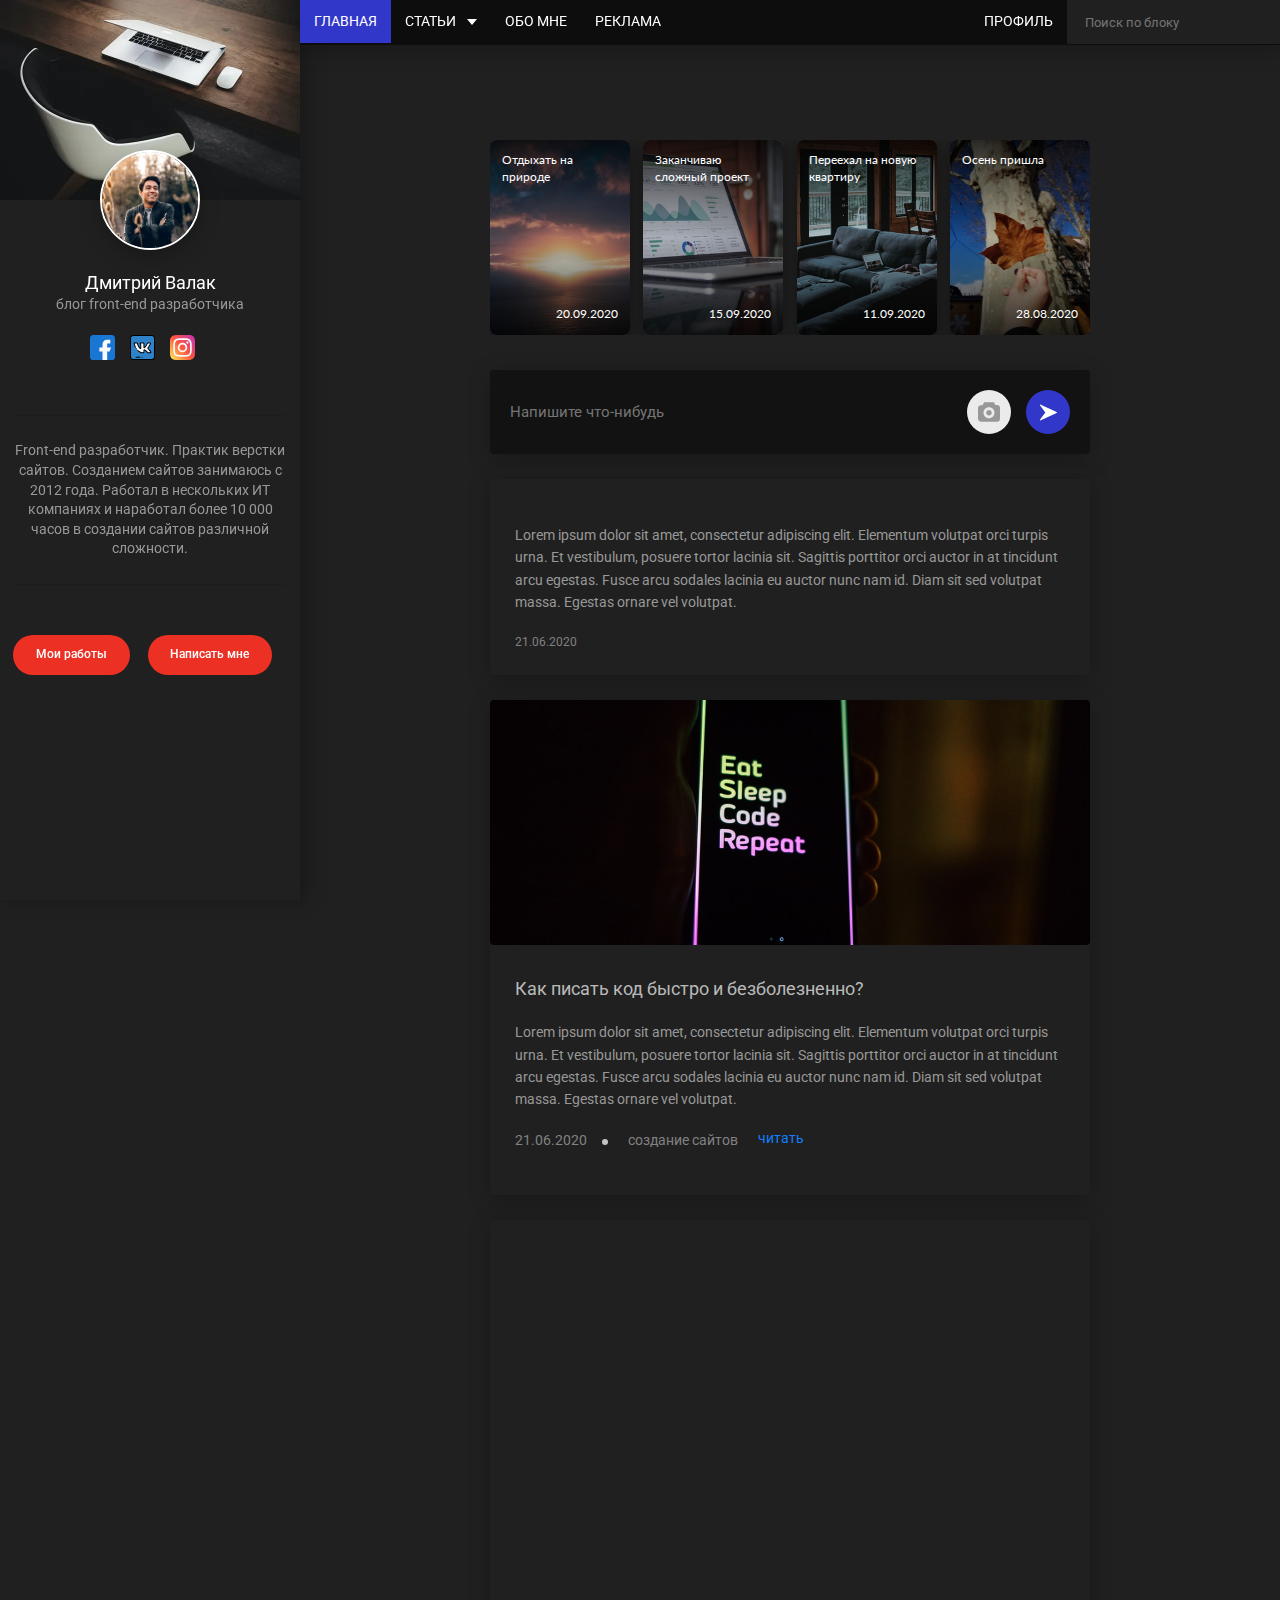
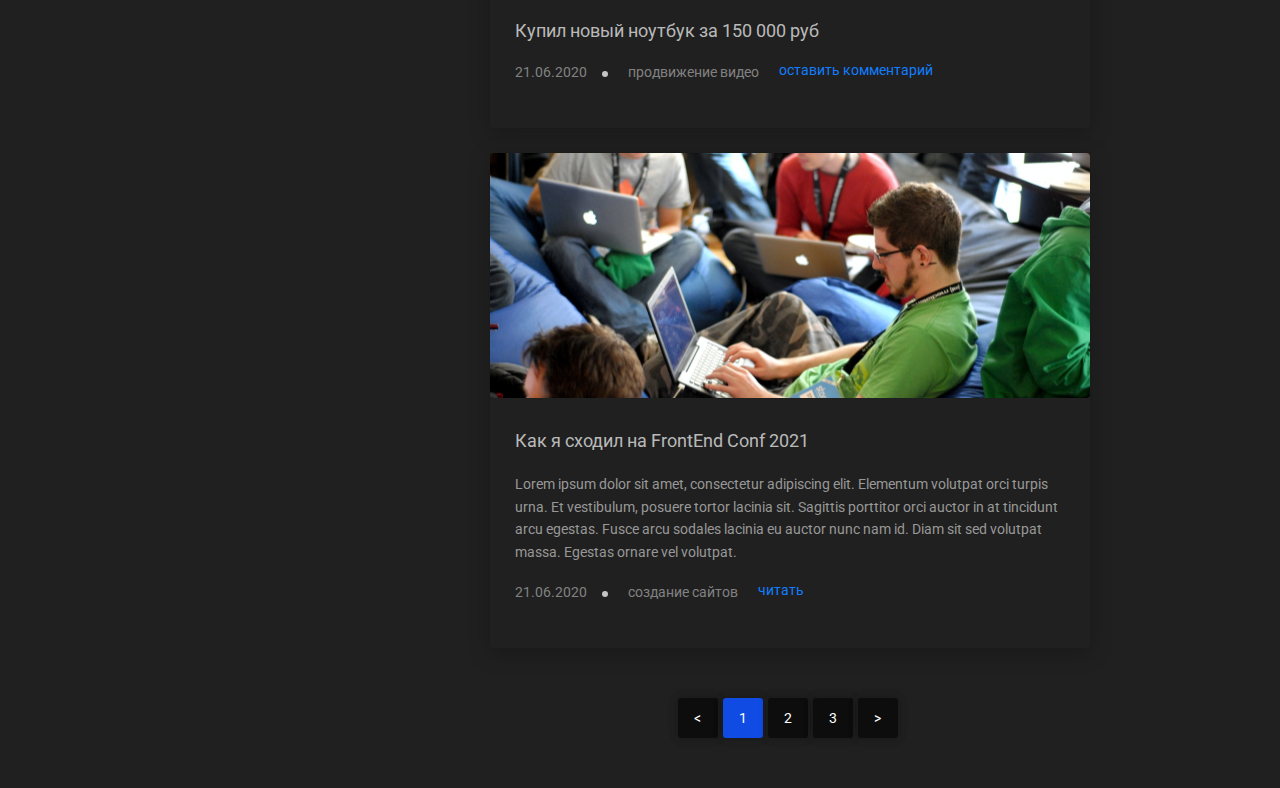
==== commit 7c77e31c: "b" ====
--- a/index.html
+++ b/index.html
@@ -333,12 +333,13 @@
 
 
       <section class="post post__three">
-        
+        <div class="embet">
         <div class="post__picture post__picture--video">
           <div class="embed">
             <iframe width="560" height="315" src="https://www.youtube.com/embed/o1ekRBpTFaU" frameborder="0"
               allow="accelerometer; autoplay; clipboard-write; encrypted-media; gyroscope; picture-in-picture"
               allowfullscreen></iframe>
+            </div>
           </div>
         </div>
         <article class="post__content">
--- a/css/style.css
+++ b/css/style.css
@@ -54,6 +54,9 @@
     .container {
       padding: 0 50px;
       margin: 6em auto 0 auto; } }
+  @media (max-width: 500px) {
+    .container {
+      padding: 0 25px; } }
   .container--prof {
     display: flex;
     height: 80vh;
@@ -176,7 +179,6 @@
     padding: 1.1em 1.9em;
     text-decoration: none;
     border: none;
-    vertical-align: center;
     display: inline-block;
     font-size: 12px;
     line-height: 1.1;
@@ -185,9 +187,6 @@
     color: #fff;
     background: #2A5FE7;
     transition: all 0.2s linear; }
-    @media (max-width: 999px) {
-      .siedbar__btn {
-        margin-bottom: 20px; } }
     .siedbar__btn--left {
       background: #ED3024;
       margin-right: 15px; }
@@ -482,12 +481,18 @@
   border-radius: 4px;
   box-shadow: 0 5px 22px rgba(0, 0, 0, 0.25);
   padding: 25px 25px; }
+  @media (max-width: 700px) {
+    .post {
+      padding: 15px 15px; } }
   .post::last-child {
     margin-bottom: 0px; }
   .post__text {
+    margin: 20px 0;
     font-size: 14px;
-    line-height: 1.6;
-    margin-bottom: 20px; }
+    line-height: 1.6; }
+    @media (max-width: 700px) {
+      .post__text {
+        margin: 0 0 10px 0; } }
   .post__footer {
     font-size: 12px;
     color: #828282; }
@@ -497,18 +502,22 @@
   margin: -25px -25px 25px;
   width: calc( 100% + 50px  );
   overflow: hidden; }
+  @media (max-width: 700px) {
+    .post__picture {
+      margin: -15px -15px 10px;
+      width: calc( 100% + 30px  ); } }
   .post__picture--video {
     margin: 0 0 25px; }
-@media( max-width:770px ) {
+@media( max-width:700px ) {
   .post__picture--video {
-    margin: -25px -25px 25px; } }
+    margin: -15px -15px 10px; } }
 .post__image {
   width: 100%;
   height: 245px;
   object-fit: cover;
   border-radius: 4px; }
 .post__content {
-  margin-top: 20px; }
+  margin-top: 10px; }
   .post__content--saerch {
     margin-top: 0px; }
 .post__title {
@@ -564,6 +573,9 @@
     .post__link--btn:hover {
       color: #0372f1; }
 
+.embet {
+  overflow: hidden; }
+
 .embed {
   position: relative;
   overflow: hidden; }
@@ -627,15 +639,17 @@
   .post__item--time {
     font-size: 14px;
     margin-bottom: 20px; }
-  .post__text {
-    margin-top: 20px; }
+    @media (max-width: 500px) {
+      .post__item--time {
+        margin-bottom: 5px; } }
   .post__text--tree {
     margin-top: 0px; }
   .post__picture--post {
     padding: 25px 25px 0; }
     @media (max-width: 680px) {
       .post__picture--post {
-        height: 145px; } }
+        height: 145px;
+        padding: 15px 15px 0; } }
   .post__content--post {
     margin-bottom: 30px; }
     .post__content--post::after {
@@ -645,6 +659,9 @@
       width: calc( 100% -25px  );
       height: 1px;
       background-color: #1c1c1c; }
+      @media (max-width: 680px) {
+        .post__content--post::after {
+          margin: 10px 0; } }
 
 .post__related::after {
   margin: 25px 0;
@@ -653,6 +670,9 @@
   width: calc( 100% -25px  );
   height: 1px;
   background-color: #1c1c1c; }
+  @media (max-width: 680px) {
+    .post__related::after {
+      margin: 10px 0; } }
 .post__related__title {
   font-size: 16px;
   color: #fff;
@@ -695,8 +715,10 @@
     color: #f7eb81; }
 
 .commets {
-  margin-top: 10px;
-  margin-bottom: 40px; }
+  margin: 10px 0 40px 0; }
+  @media (max-width: 500px) {
+    .commets {
+      margin: 10px 0 20px 0; } }
   .commets__text {
     width: 100%;
     resize: none;
@@ -719,9 +741,16 @@
 
 .commet {
   margin-bottom: 30px; }
+  @media (max-width: 500px) {
+    .commet {
+      margin-bottom: 15px; } }
   .commet--two {
     padding-left: 30px;
     margin-bottom: 40px; }
+    @media (max-width: 500px) {
+      .commet--two {
+        padding-left: 15px;
+        margin-bottom: 20px; } }
   .commet__inner {
     align-items: center;
     display: flex;
@@ -762,20 +791,33 @@
   box-shadow: 0 5px 22px rgba(0, 0, 0, 0.25); }
   .work:last-child {
     margin-bottom: 60px; }
+  @media (max-width: 700px) {
+    .work {
+      flex-wrap: wrap; } }
   .work__pucture {
     width: auto;
     min-height: 510px; }
+    @media (max-width: 700px) {
+      .work__pucture {
+        min-height: 210px; } }
   .work__image {
     height: 100%;
     display: block;
     width: 310px;
     object-fit: cover; }
+    @media (max-width: 700px) {
+      .work__image {
+        width: 100%; } }
   .work__content {
     display: flex;
     flex-direction: column;
     height: auto;
     padding: 25px 25px;
     width: calc( 100% - 310px  ); }
+    @media (max-width: 700px) {
+      .work__content {
+        width: 100%;
+        padding: 15px 15px; } }
   .work__title {
     font-size: 24px;
     line-height: 1.1;
@@ -789,7 +831,7 @@
     margin-bottom: 20px; }
   .work__inner {
     display: flex;
-    margin-bottom: 20px; }
+    margin-bottom: 40px; }
   .work__item {
     margin-right: 7px; }
     .work__item:last-child {
@@ -808,14 +850,16 @@
   .work__btn {
     margin-top: auto;
     text-align: right; }
+    @media (max-width: 700px) {
+      .work__btn {
+        margin-bottom: 0; } }
 
 .profil {
   display: flex;
   flex-wrap: wrap; }
   .profil__inner {
     display: flex;
-    justify-content: center;
-    margin: 30px auto 0; }
+    justify-content: center; }
   .profil__item:first-child {
     margin-right: 20px; }
   .profil__link {
@@ -864,6 +908,11 @@
         width: 100%; }
   .profil__avatar {
     margin-left: 110px; }
+    @media (max-width: 700px) {
+      .profil__avatar {
+        margin-bottom: 20px;
+        margin-left: 0;
+        margin-right: 500px; } }
   .profil__picture {
     height: 100%;
     width: auto; }
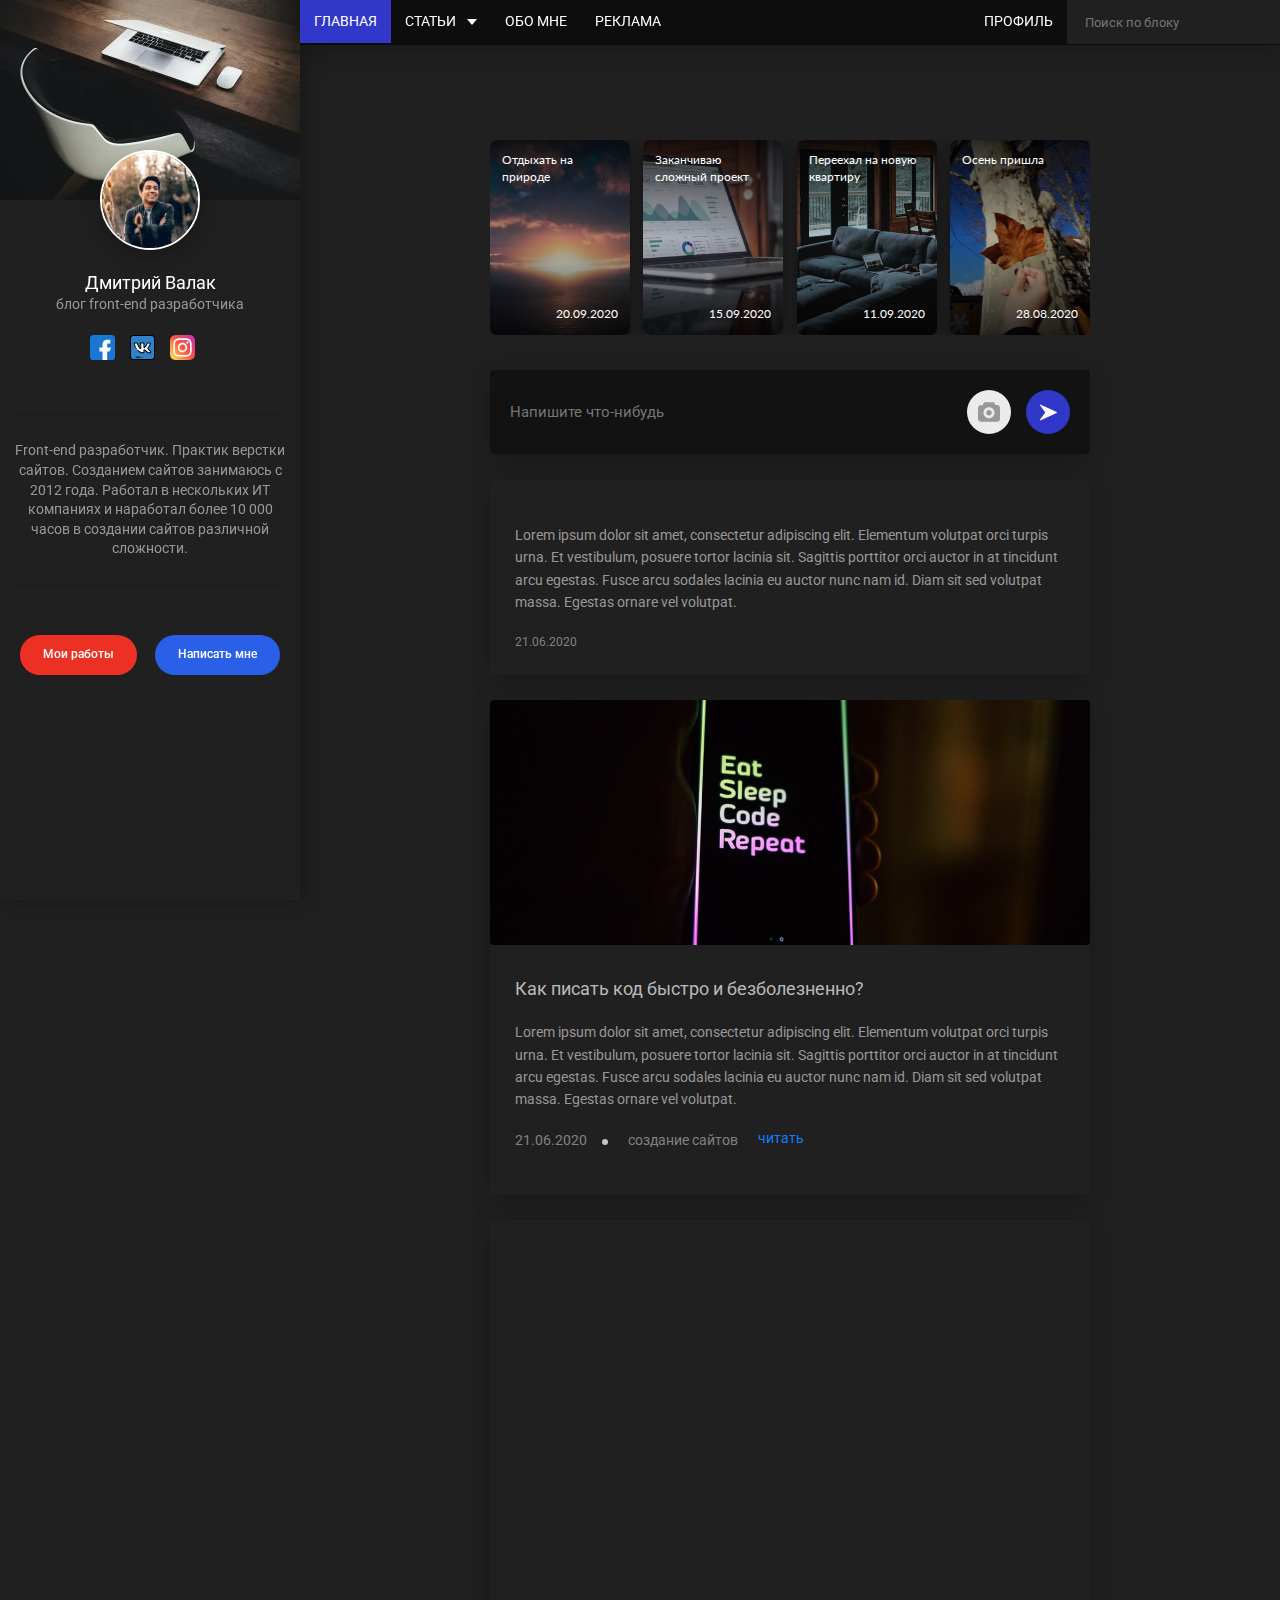
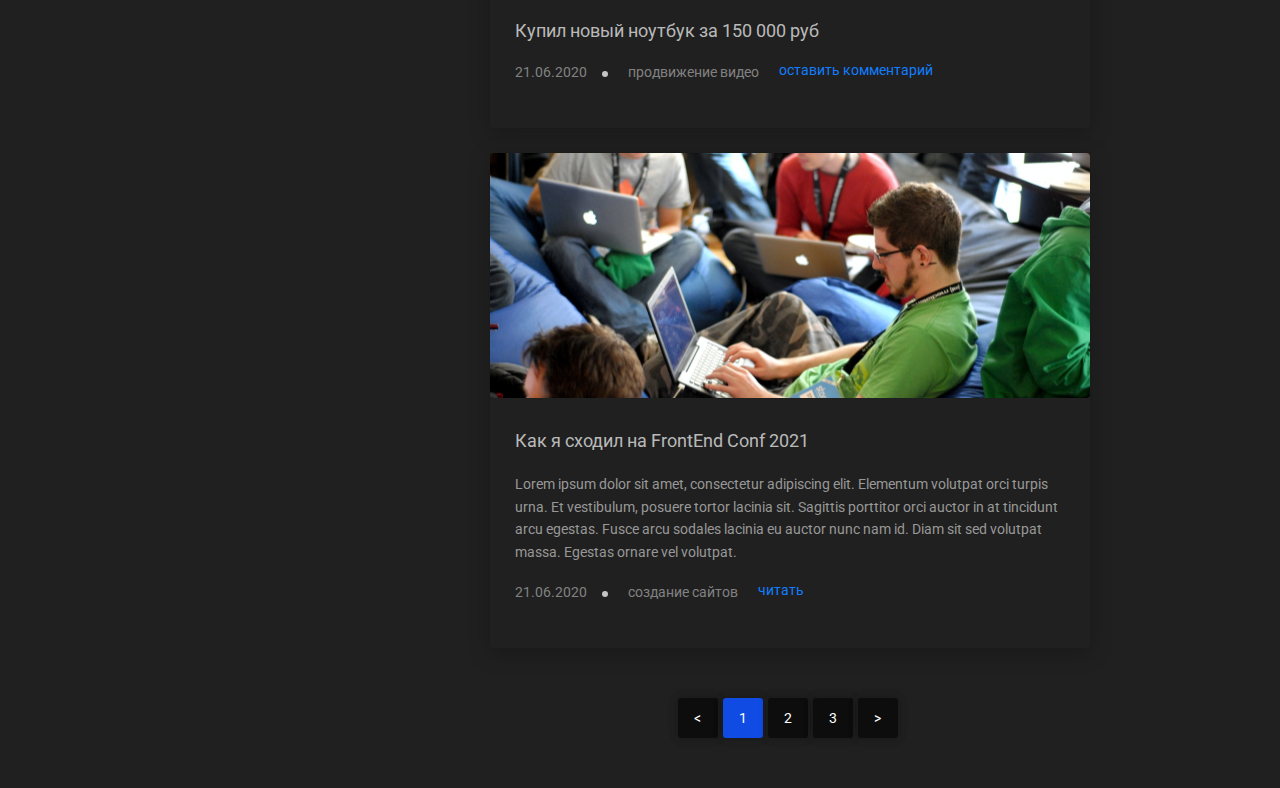
==== commit 63a417fa: "п" ====
--- a/index.html
+++ b/index.html
@@ -96,7 +96,7 @@
 
 
 
-  <aside class="siedbar ">
+  <aside class="siedbar activ ">
     <div class="siedbar__box">
       <picture class="siedbar__picture">
         <source srcset="./photo/saidbar.webp" type="image/webp" height>
@@ -179,7 +179,7 @@
     <div class="siedbar__box">
       <a class="siedbar__btn siedbar__btn--left" href="mywork.html">Мои работы</a>
 
-      <a class="siedbar__btn siedbar__btn--left" href="#modal">Написать мне</a>
+      <a class="siedbar__btn " href="#modal">Написать мне</a>
     </div>
     </div>
   </aside>
@@ -240,6 +240,7 @@
       <!-- storis -->
 
       <ul class="storis">
+
         <li class="storis__item " data-info=" Отдыхать на природе">
           <img class="storis__img" src="./photo/store1.jpg" alt="">
           <time class="storis__time">20.09.2020</time>
@@ -265,6 +266,10 @@
           <time class="storis__time">28.08.2020</time>
         </li>
 
+        <li class="storis__item " data-info=" Осень пришла">
+          <img class="storis__img" src="./photo/store4.jpg" alt="">
+          <time class="storis__time">28.08.2020</time>
+        </li>
 
       </ul>
 
@@ -334,11 +339,11 @@
 
       <section class="post post__three">
         <div class="embet">
-        <div class="post__picture post__picture--video">
-          <div class="embed">
-            <iframe width="560" height="315" src="https://www.youtube.com/embed/o1ekRBpTFaU" frameborder="0"
-              allow="accelerometer; autoplay; clipboard-write; encrypted-media; gyroscope; picture-in-picture"
-              allowfullscreen></iframe>
+          <div class="post__picture post__picture--video">
+            <div class="embed">
+              <iframe width="560" height="315" src="https://www.youtube.com/embed/o1ekRBpTFaU" frameborder="0"
+                allow="accelerometer; autoplay; clipboard-write; encrypted-media; gyroscope; picture-in-picture"
+                allowfullscreen></iframe>
             </div>
           </div>
         </div>
--- a/css/style.css
+++ b/css/style.css
@@ -52,6 +52,7 @@
   padding: 0 50px; }
   @media (max-width: 999px) {
     .container {
+      max-width: 100%;
       padding: 0 50px;
       margin: 6em auto 0 auto; } }
   @media (max-width: 500px) {
@@ -233,6 +234,9 @@
     font-size: 14px;
     line-height: 1.1;
     padding: 1em 1em; }
+    @media (max-width: 999px) {
+      .nav__link {
+        font-size: 13px; } }
     .nav__link--list {
       padding-right: 2.5em;
       position: relative; }
@@ -516,6 +520,9 @@
   height: 245px;
   object-fit: cover;
   border-radius: 4px; }
+@media( max-width:700px ) {
+  .post__image {
+    height: 185px; } }
 .post__content {
   margin-top: 10px; }
   .post__content--saerch {
